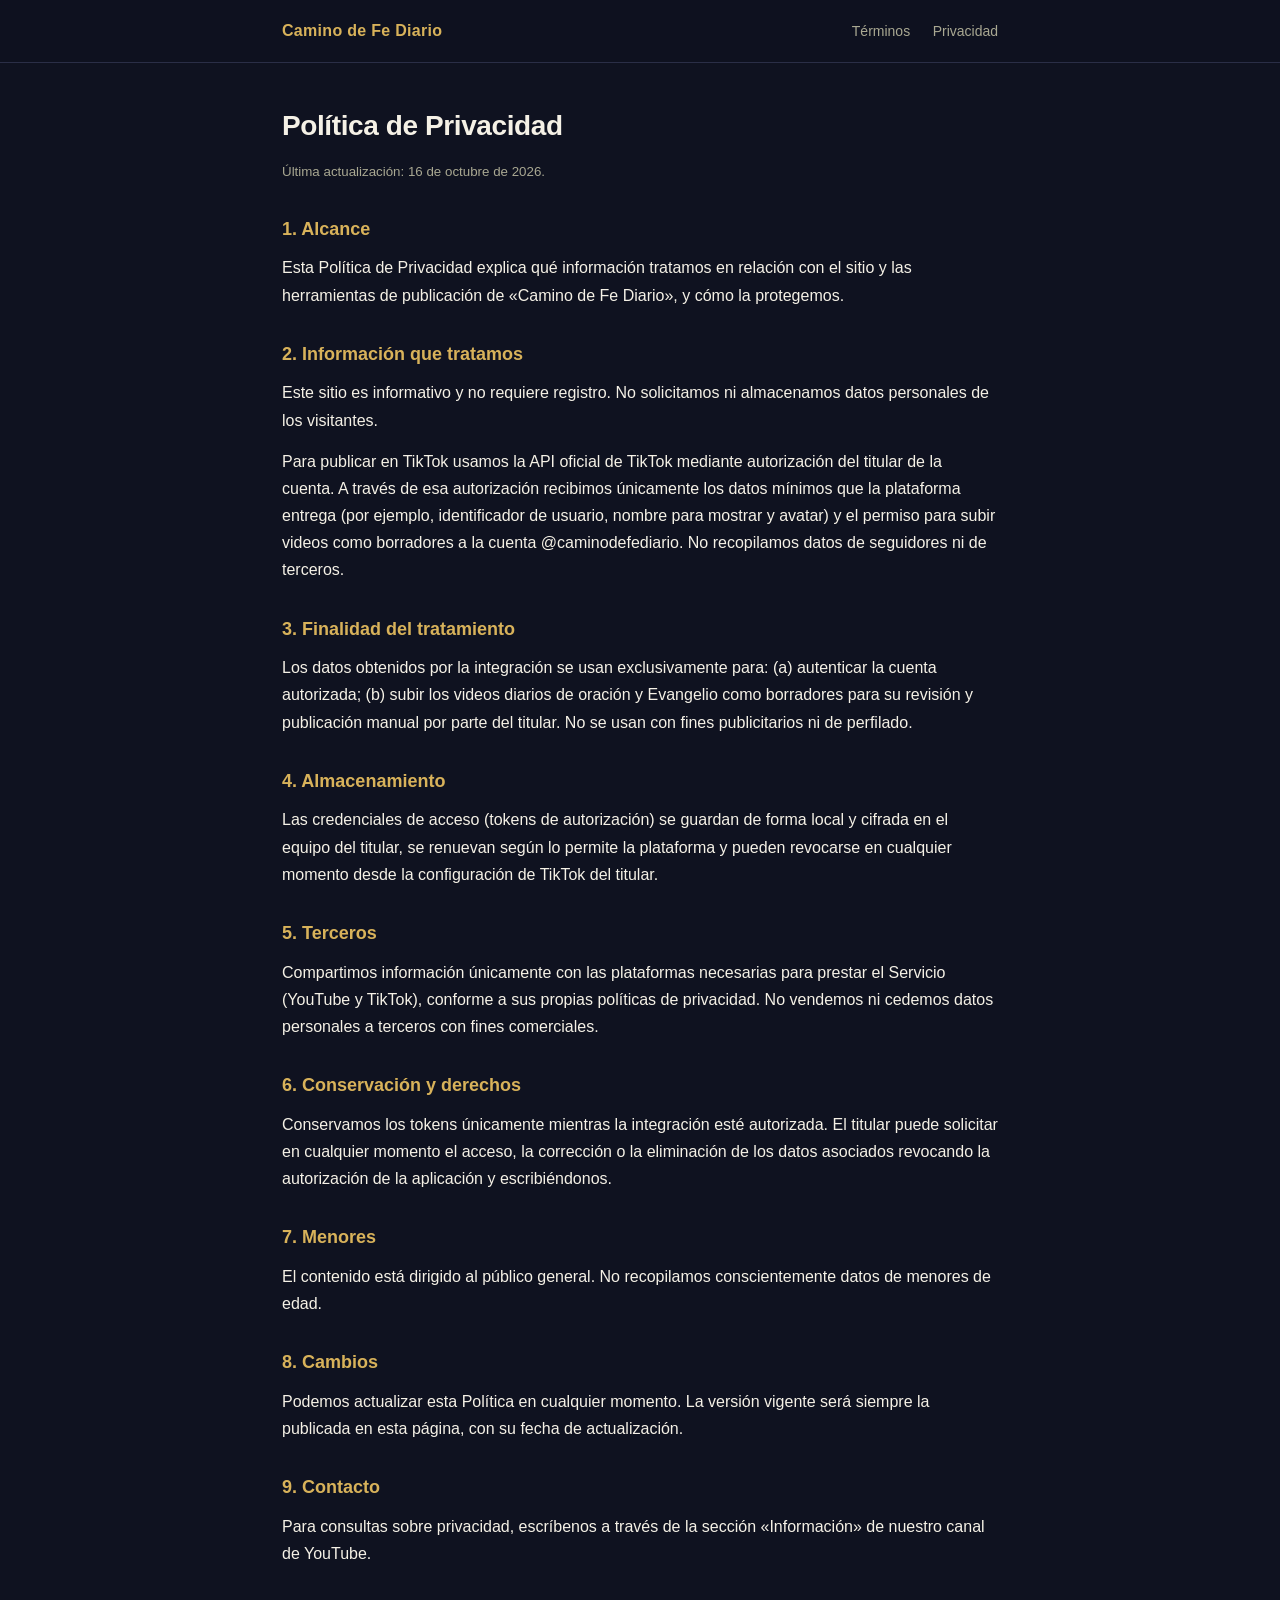
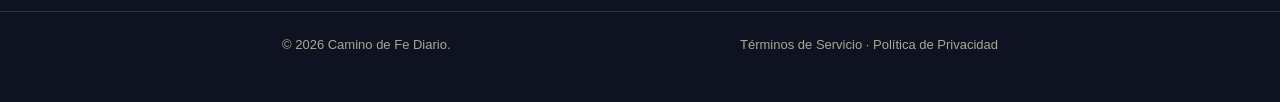
==== privacidad.html @ 34e18f89 "Sitio legal de Camino de Fe Diario (oficial + terminos + privacidad)" ====
<!DOCTYPE html>
<html lang="es">
<head>
  <meta charset="utf-8">
  <meta name="viewport" content="width=device-width, initial-scale=1">
  <title>Política de Privacidad — Camino de Fe Diario</title>
  <meta name="description" content="Política de Privacidad de Camino de Fe Diario.">
  <link rel="stylesheet" href="/style.css">
</head>
<body class="legal">
  <header class="site-header">
    <div class="wrap">
      <a class="brand" href="/">Camino de Fe Diario</a>
      <nav>
        <a href="/terminos.html">Términos</a>
        <a href="/privacidad.html">Privacidad</a>
      </nav>
    </div>
  </header>

  <main class="wrap">
    <h1>Política de Privacidad</h1>
    <p><small class="updated">Última actualización: 16 de octubre de 2026.</small></p>

    <h2>1. Alcance</h2>
    <p>Esta Política de Privacidad explica qué información tratamos en relación con el sitio y las herramientas de publicación de «Camino de Fe Diario», y cómo la protegemos.</p>

    <h2>2. Información que tratamos</h2>
    <p>Este sitio es informativo y no requiere registro. No solicitamos ni almacenamos datos personales de los visitantes.</p>
    <p>Para publicar en TikTok usamos la API oficial de TikTok mediante autorización del titular de la cuenta. A través de esa autorización recibimos únicamente los datos mínimos que la plataforma entrega (por ejemplo, identificador de usuario, nombre para mostrar y avatar) y el permiso para subir videos como borradores a la cuenta @caminodefediario. No recopilamos datos de seguidores ni de terceros.</p>

    <h2>3. Finalidad del tratamiento</h2>
    <p>Los datos obtenidos por la integración se usan exclusivamente para: (a) autenticar la cuenta autorizada; (b) subir los videos diarios de oración y Evangelio como borradores para su revisión y publicación manual por parte del titular. No se usan con fines publicitarios ni de perfilado.</p>

    <h2>4. Almacenamiento</h2>
    <p>Las credenciales de acceso (tokens de autorización) se guardan de forma local y cifrada en el equipo del titular, se renuevan según lo permite la plataforma y pueden revocarse en cualquier momento desde la configuración de TikTok del titular.</p>

    <h2>5. Terceros</h2>
    <p>Compartimos información únicamente con las plataformas necesarias para prestar el Servicio (YouTube y TikTok), conforme a sus propias políticas de privacidad. No vendemos ni cedemos datos personales a terceros con fines comerciales.</p>

    <h2>6. Conservación y derechos</h2>
    <p>Conservamos los tokens únicamente mientras la integración esté autorizada. El titular puede solicitar en cualquier momento el acceso, la corrección o la eliminación de los datos asociados revocando la autorización de la aplicación y escribiéndonos.</p>

    <h2>7. Menores</h2>
    <p>El contenido está dirigido al público general. No recopilamos conscientemente datos de menores de edad.</p>

    <h2>8. Cambios</h2>
    <p>Podemos actualizar esta Política en cualquier momento. La versión vigente será siempre la publicada en esta página, con su fecha de actualización.</p>

    <h2>9. Contacto</h2>
    <p>Para consultas sobre privacidad, escríbenos a través de la sección «Información» de nuestro canal de YouTube.</p>
  </main>

  <footer>
    <div class="wrap">
      <span>© 2026 Camino de Fe Diario.</span>
      <span>
        <a href="/terminos.html">Términos de Servicio</a> ·
        <a href="/privacidad.html">Política de Privacidad</a>
      </span>
    </div>
  </footer>
</body>
</html>
---- style.css ----
:root{
  --bg:#0f1220;
  --panel:#171a2e;
  --ink:#f5f1e6;
  --muted:#a9a892;
  --gold:#d8b25a;
  --line:#2a2e46;
}
*{box-sizing:border-box}
html,body{margin:0;padding:0}
body{
  background:var(--bg);
  color:var(--ink);
  font:16px/1.7 -apple-system,BlinkMacSystemFont,"Segoe UI",Roboto,Helvetica,Arial,sans-serif;
  -webkit-font-smoothing:antialiased;
}
.wrap{max-width:760px;margin:0 auto;padding:0 22px}
.site-header{
  border-bottom:1px solid var(--line);
  background:rgba(15,18,32,.92);
  position:sticky;top:0;
  backdrop-filter:blur(10px);
  -webkit-backdrop-filter:blur(10px);
}
.site-header .wrap{display:flex;align-items:center;justify-content:space-between;height:62px}
.brand{color:var(--gold);font-weight:700;letter-spacing:.3px;text-decoration:none}
.site-header nav a{color:var(--muted);text-decoration:none;margin-left:18px;font-size:14px}
.site-header nav a:hover{color:var(--ink)}
main{padding:56px 22px 26px}
h1{font-size:34px;line-height:1.2;margin:0 0 14px;letter-spacing:-.4px}
.lead{font-size:19px;color:var(--muted);margin:0 0 30px}
h2{font-size:20px;margin:36px 0 10px;color:var(--gold)}
p{margin:0 0 14px}
strong{color:#fff}
.cards{display:grid;grid-template-columns:1fr 1fr;gap:14px;margin:22px 0 6px}
.card{background:var(--panel);border:1px solid var(--line);border-radius:14px;padding:18px}
.card h3{margin:0 0 6px;font-size:16px;color:var(--ink)}
.card p{margin:0;color:var(--muted);font-size:14px}
footer{border-top:1px solid var(--line);margin-top:44px;padding:22px 0 46px;color:var(--muted);font-size:13px}
footer .wrap{display:flex;gap:14px;flex-wrap:wrap;justify-content:space-between}
footer a{color:var(--muted);text-decoration:none}
footer a:hover{color:var(--ink)}
.legal main{padding-top:46px}
.legal h1{font-size:28px}
.legal h2{margin-top:30px;font-size:18px}
small.updated{color:var(--muted)}
@media (max-width:560px){
  .cards{grid-template-columns:1fr}
  h1{font-size:27px}
  .lead{font-size:17px}
}
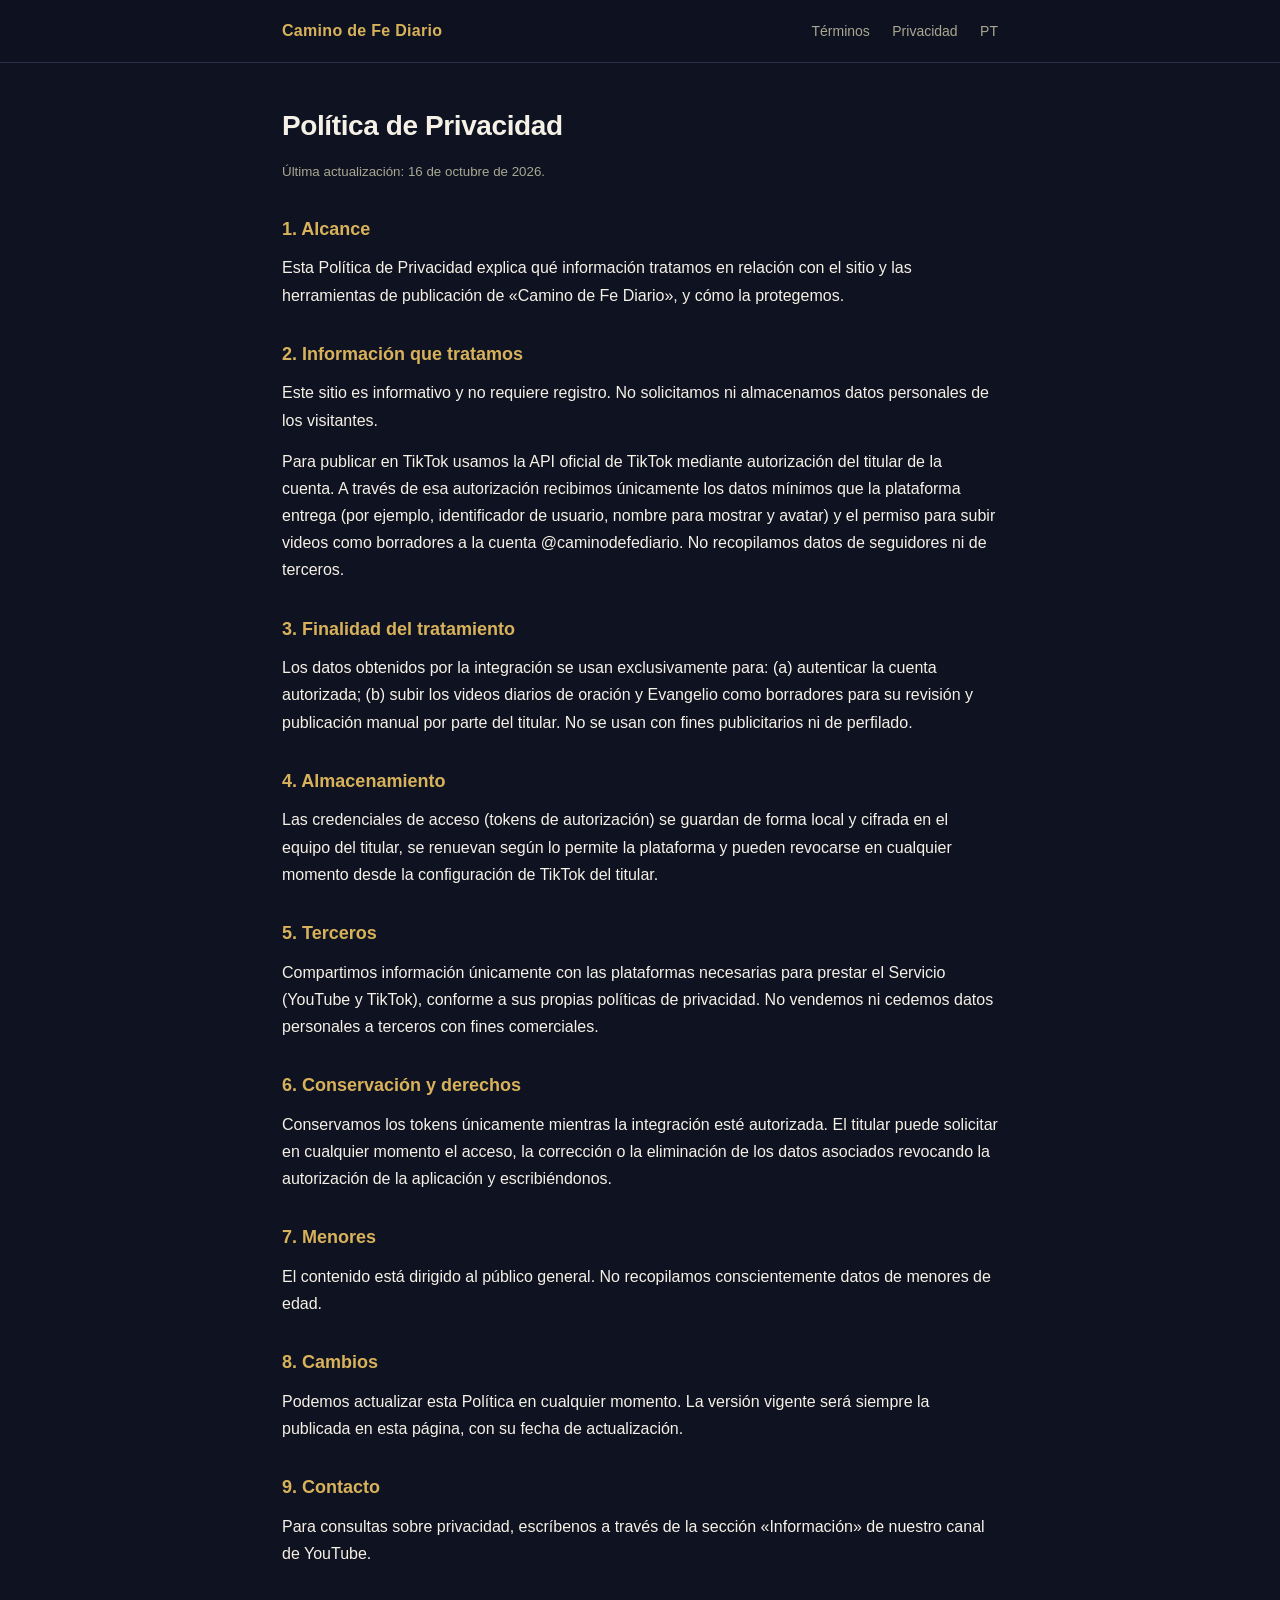
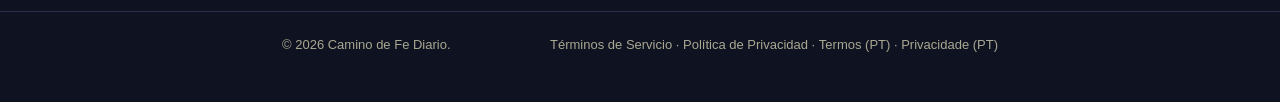
==== commit 96022d34: "Sitio legal: versiones en portugués (privacidade.html, termos.html) y selector de idioma - Nueva ver" ====
--- a/privacidad.html
+++ b/privacidad.html
@@ -14,6 +14,7 @@
       <nav>
         <a href="/terminos.html">Términos</a>
         <a href="/privacidad.html">Privacidad</a>
+        <a href="/privacidade.html" lang="pt-BR" title="Política de Privacidade (português)">PT</a>
       </nav>
     </div>
   </header>
@@ -56,7 +57,9 @@
       <span>© 2026 Camino de Fe Diario.</span>
       <span>
         <a href="/terminos.html">Términos de Servicio</a> ·
-        <a href="/privacidad.html">Política de Privacidad</a>
+        <a href="/privacidad.html">Política de Privacidad</a> ·
+        <a href="/termos.html" lang="pt-BR">Termos (PT)</a> ·
+        <a href="/privacidade.html" lang="pt-BR">Privacidade (PT)</a>
       </span>
     </div>
   </footer>
